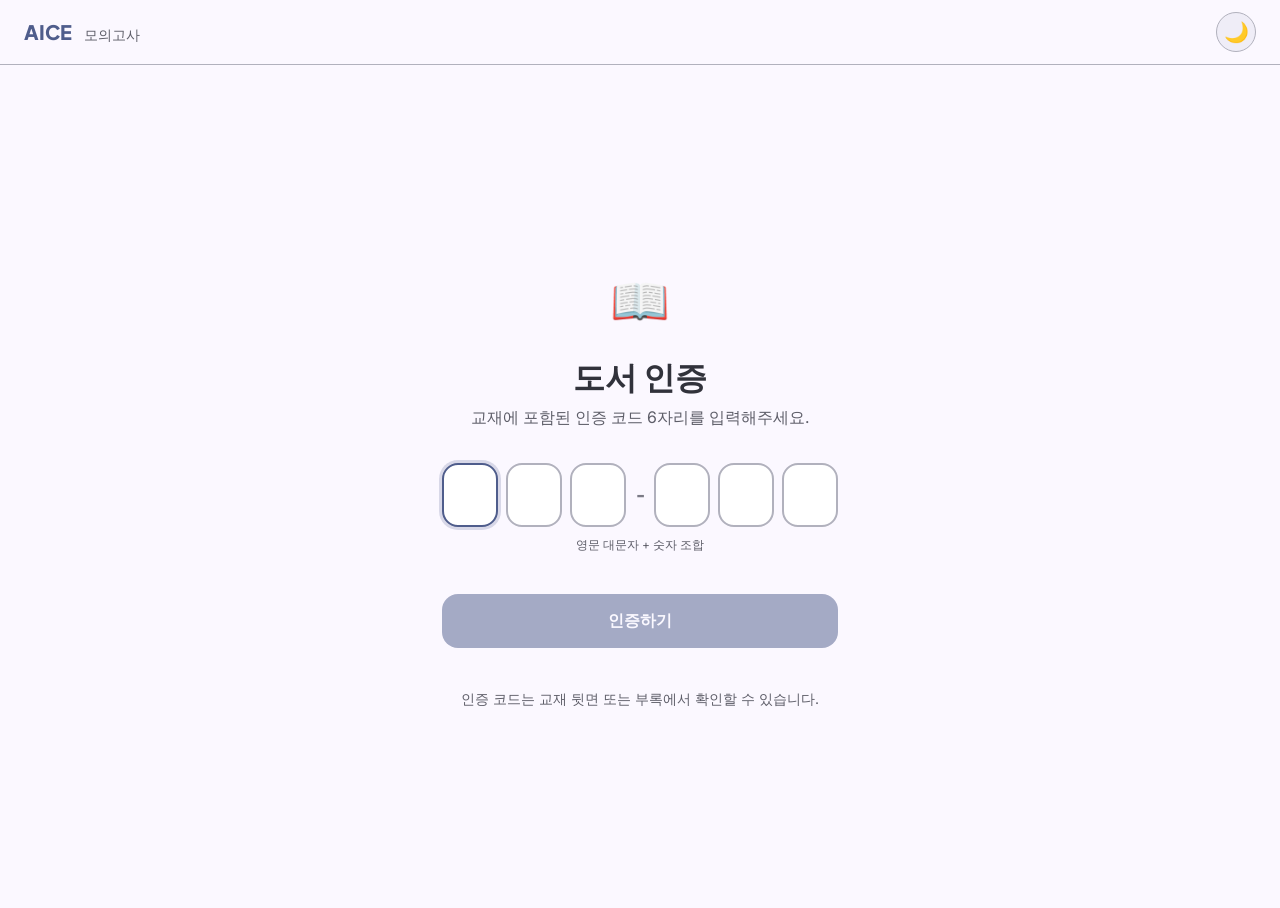
==== auth.html @ 7699511a "AICE 가상 모의고사 데모 사이트 초기 구현 4페이지 정적 사이트: 모바일 안내, OTP 인증, 로비, 인터랙티브 풀이 뷰어(14문항) 듀얼 테마(라이트/다크), SHA-256 " ====
<!DOCTYPE html>
<html lang="ko">
<head>
  <meta charset="UTF-8">
  <meta name="viewport" content="width=device-width, initial-scale=1.0">
  <title>AICE 모의고사 - 도서 인증</title>
  <meta name="description" content="AICE 가상 모의고사 서비스 - 도서 인증 후 학습을 시작하세요.">
  <link rel="icon" type="image/jpeg" href="assets/favicon.jpg">
  <meta property="og:title" content="AICE 가상 모의고사">
  <meta property="og:description" content="AICE 자격증 모의고사 - 14문항 데이터 분석 실전 연습">
  <meta property="og:image" content="assets/og-image.jpg">
  <meta property="og:type" content="website">
  <!-- Fonts -->
  <link rel="preconnect" href="https://fonts.googleapis.com">
  <link rel="preconnect" href="https://fonts.gstatic.com" crossorigin>
  <link href="https://fonts.googleapis.com/css2?family=Plus+Jakarta+Sans:wght@400;500;600;700;800&family=Inter:wght@400;500;600&family=Space+Grotesk:wght@400;500;600;700&family=Manrope:wght@400;500;600;700&family=JetBrains+Mono:wght@400;500;700&display=swap" rel="stylesheet">
  <!-- FOUC prevention: apply theme before paint -->
  <script>
    (function(){
      var t = localStorage.getItem('aice_theme') || 'a';
      document.write('<link rel="stylesheet" href="css/theme-' + t + '.css" id="theme-css">');
      document.documentElement.setAttribute('data-theme', t);
    })();
  </script>
  <link rel="stylesheet" href="css/base.css">
</head>
<body>
  <!-- Header -->
  <header class="header">
    <div class="logo">AICE <span>모의고사</span></div>
    <div class="header-actions">
      <button class="theme-toggle" aria-label="Toggle theme"></button>
    </div>
  </header>

  <!-- Main Content -->
  <main style="min-height: calc(100vh - 57px); display: flex; align-items: center; justify-content: center;">
    <div class="container-narrow text-center">
      <div class="animate-in">
        <!-- Icon -->
        <div style="font-size: 3rem; margin-bottom: 1rem;">📖</div>

        <h1 style="margin-bottom: 0.5rem;">도서 인증</h1>
        <p class="text-muted" style="margin-bottom: 2rem;">
          교재에 포함된 인증 코드 6자리를 입력해주세요.
        </p>

        <!-- OTP Input -->
        <form id="auth-form" autocomplete="off">
          <div class="flex flex-center gap-sm" id="otp-container" style="margin-bottom: 0.5rem;">
            <input type="text" class="otp-input" maxlength="1" inputmode="text" autocomplete="off" data-index="0" aria-label="인증코드 1자리">
            <input type="text" class="otp-input" maxlength="1" inputmode="text" autocomplete="off" data-index="1" aria-label="인증코드 2자리">
            <input type="text" class="otp-input" maxlength="1" inputmode="text" autocomplete="off" data-index="2" aria-label="인증코드 3자리">
            <div style="width: 12px; display: flex; align-items: center; justify-content: center; color: var(--color-outline); font-size: 1.25rem; font-weight: 700;">-</div>
            <input type="text" class="otp-input" maxlength="1" inputmode="text" autocomplete="off" data-index="3" aria-label="인증코드 4자리">
            <input type="text" class="otp-input" maxlength="1" inputmode="text" autocomplete="off" data-index="4" aria-label="인증코드 5자리">
            <input type="text" class="otp-input" maxlength="1" inputmode="text" autocomplete="off" data-index="5" aria-label="인증코드 6자리">
          </div>

          <p class="text-xs text-muted" style="margin-bottom: 1.5rem;">영문 대문자 + 숫자 조합</p>

          <div class="error-msg" id="error-msg">인증 코드가 올바르지 않습니다.</div>

          <button type="submit" class="btn btn-primary btn-lg w-full" id="verify-btn" disabled style="margin-top: 1rem;">
            인증하기
          </button>

          <p class="text-xs text-muted" id="lockout-msg" style="margin-top: 0.75rem; display: none;"></p>
        </form>

        <!-- Help text -->
        <div style="margin-top: 2.5rem;">
          <p class="text-sm text-muted">인증 코드는 교재 뒷면 또는 부록에서 확인할 수 있습니다.</p>
        </div>
      </div>
    </div>
  </main>

  <!-- Toast -->
  <div class="toast" id="toast"></div>

  <script src="js/theme.js"></script>
  <script src="js/auth.js"></script>
  <script src="js/protection.js"></script>
</body>
</html>
---- css/base.css ----
/* === Reset & Base === */
*, *::before, *::after {
  margin: 0;
  padding: 0;
  box-sizing: border-box;
}

html {
  font-size: 16px;
  scroll-behavior: smooth;
  -webkit-text-size-adjust: 100%;
}

body {
  font-family: var(--font-body);
  background-color: var(--color-background);
  color: var(--color-on-surface);
  line-height: 1.6;
  min-height: 100vh;
  transition: background-color 0.3s ease, color 0.3s ease;
}

a {
  color: var(--color-primary);
  text-decoration: none;
  transition: color 0.2s;
}

a:hover {
  color: var(--color-primary-dim);
}

img {
  max-width: 100%;
  height: auto;
  display: block;
}

button {
  cursor: pointer;
  border: none;
  font-family: inherit;
  font-size: inherit;
  transition: all 0.2s ease;
}

input {
  font-family: inherit;
  font-size: inherit;
  outline: none;
}

/* === Typography === */
h1, h2, h3, h4 {
  font-family: var(--font-headline);
  font-weight: 700;
  line-height: 1.3;
  color: var(--color-on-surface);
}

h1 { font-size: 2rem; }
h2 { font-size: 1.5rem; }
h3 { font-size: 1.25rem; }
h4 { font-size: 1.1rem; }

.text-sm { font-size: 0.875rem; }
.text-xs { font-size: 0.75rem; }
.text-lg { font-size: 1.125rem; }
.text-muted { color: var(--color-on-surface-variant); }

/* === Layout Utilities === */
.container {
  width: 100%;
  max-width: 1200px;
  margin: 0 auto;
  padding: 0 1.5rem;
}

.container-narrow {
  max-width: 480px;
  margin: 0 auto;
  padding: 0 1.5rem;
}

.flex { display: flex; }
.flex-col { flex-direction: column; }
.flex-center { align-items: center; justify-content: center; }
.flex-between { justify-content: space-between; }
.flex-wrap { flex-wrap: wrap; }
.gap-xs { gap: 0.25rem; }
.gap-sm { gap: 0.5rem; }
.gap-md { gap: 1rem; }
.gap-lg { gap: 1.5rem; }
.gap-xl { gap: 2rem; }
.items-center { align-items: center; }
.text-center { text-align: center; }

.grid {
  display: grid;
  gap: 1.5rem;
}

.grid-2 { grid-template-columns: repeat(2, 1fr); }
.grid-3 { grid-template-columns: repeat(3, 1fr); }

.w-full { width: 100%; }
.mx-auto { margin-left: auto; margin-right: auto; }
.mt-sm { margin-top: 0.5rem; }
.mt-md { margin-top: 1rem; }
.mt-lg { margin-top: 1.5rem; }
.mt-xl { margin-top: 2rem; }
.mb-sm { margin-bottom: 0.5rem; }
.mb-md { margin-bottom: 1rem; }
.mb-lg { margin-bottom: 1.5rem; }
.p-sm { padding: 0.5rem; }
.p-md { padding: 1rem; }
.p-lg { padding: 1.5rem; }
.p-xl { padding: 2rem; }

/* === Components: Header / Nav === */
.header {
  position: sticky;
  top: 0;
  z-index: 100;
  background: var(--color-surface);
  border-bottom: 1px solid var(--color-outline-variant);
  padding: 0.75rem 1.5rem;
  display: flex;
  align-items: center;
  justify-content: space-between;
  transition: background-color 0.3s ease;
}

.header .logo {
  font-family: var(--font-headline);
  font-weight: 800;
  font-size: 1.25rem;
  color: var(--color-primary);
}

.header .logo span {
  color: var(--color-on-surface-variant);
  font-weight: 400;
  font-size: 0.875rem;
  margin-left: 0.5rem;
}

.header-actions {
  display: flex;
  align-items: center;
  gap: 0.75rem;
}

/* === Components: Theme Toggle === */
.theme-toggle {
  width: 40px;
  height: 40px;
  border-radius: var(--radius-full);
  background: var(--color-surface-container);
  display: flex;
  align-items: center;
  justify-content: center;
  font-size: 1.25rem;
  color: var(--color-on-surface-variant);
  border: 1px solid var(--color-outline-variant);
  transition: all 0.2s ease;
}

.theme-toggle:hover {
  background: var(--color-surface-container-high);
  color: var(--color-primary);
}

/* === Components: Card === */
.card {
  background: var(--card-bg);
  border-radius: var(--radius-lg);
  padding: 1.5rem;
  border: 1px solid var(--card-border);
  box-shadow: var(--shadow-sm);
  transition: box-shadow 0.2s ease, transform 0.2s ease;
}

.card:hover {
  box-shadow: var(--card-hover-shadow);
}

.card-clickable:hover {
  transform: translateY(-2px);
  cursor: pointer;
}

/* === Components: Button === */
.btn {
  display: inline-flex;
  align-items: center;
  justify-content: center;
  gap: 0.5rem;
  padding: 0.75rem 1.5rem;
  border-radius: var(--radius-md);
  font-weight: 600;
  font-family: var(--font-label);
  font-size: 0.9375rem;
  transition: all 0.2s ease;
  white-space: nowrap;
}

.btn-primary {
  background: var(--btn-primary-bg);
  color: var(--btn-primary-text);
}

.btn-primary:hover {
  background: var(--btn-primary-hover);
  transform: translateY(-1px);
}

.btn-secondary {
  background: var(--color-surface-container);
  color: var(--color-on-surface);
  border: 1px solid var(--color-outline-variant);
}

.btn-secondary:hover {
  background: var(--color-surface-container-high);
}

.btn-tertiary {
  background: var(--color-tertiary);
  color: #ffffff;
}

.btn-tertiary:hover {
  opacity: 0.9;
}

.btn-ghost {
  background: transparent;
  color: var(--color-primary);
  padding: 0.5rem 1rem;
}

.btn-ghost:hover {
  background: var(--color-surface-container);
}

.btn-sm {
  padding: 0.5rem 1rem;
  font-size: 0.8125rem;
}

.btn-lg {
  padding: 1rem 2rem;
  font-size: 1rem;
}

.btn:disabled {
  opacity: 0.5;
  cursor: not-allowed;
  transform: none;
}

.btn-icon {
  width: 40px;
  height: 40px;
  padding: 0;
  border-radius: var(--radius-full);
  display: inline-flex;
  align-items: center;
  justify-content: center;
}

/* === Components: Badge === */
.badge {
  display: inline-flex;
  align-items: center;
  padding: 0.25rem 0.75rem;
  border-radius: var(--radius-full);
  font-size: 0.75rem;
  font-weight: 600;
  font-family: var(--font-label);
  background: var(--badge-bg);
  color: var(--badge-text);
}

.badge-success {
  background: var(--color-success-light);
  color: var(--color-success);
}

.badge-warning {
  background: rgba(245, 158, 11, 0.15);
  color: var(--color-warning);
}

/* === Components: Input === */
.input {
  width: 100%;
  padding: 0.75rem 1rem;
  background: var(--input-bg);
  border: 2px solid var(--input-border);
  border-radius: var(--radius-md);
  color: var(--color-on-surface);
  font-size: 1rem;
  transition: border-color 0.2s ease, box-shadow 0.2s ease;
}

.input:focus {
  border-color: var(--input-focus-border);
  box-shadow: 0 0 0 3px rgba(79, 93, 140, 0.15);
}

/* OTP Input */
.otp-input {
  width: 3.5rem;
  height: 4rem;
  text-align: center;
  font-size: 1.5rem;
  font-weight: 700;
  font-family: var(--font-headline);
  text-transform: uppercase;
  background: var(--input-bg);
  border: 2px solid var(--input-border);
  border-radius: var(--radius-md);
  color: var(--color-on-surface);
  transition: all 0.2s ease;
}

.otp-input:focus {
  border-color: var(--color-primary);
  box-shadow: 0 0 0 3px rgba(79, 93, 140, 0.2);
}

.otp-input.error {
  border-color: var(--color-error);
  animation: shake 0.4s ease;
}

.otp-input.success {
  border-color: var(--color-success);
}

/* === Components: Progress Bar === */
.progress-bar {
  width: 100%;
  height: 8px;
  background: var(--progress-bg);
  border-radius: var(--radius-full);
  overflow: hidden;
}

.progress-bar-fill {
  height: 100%;
  background: var(--progress-fill);
  border-radius: var(--radius-full);
  transition: width 0.5s ease;
}

/* === Components: Accordion === */
.accordion {
  border: 1px solid var(--color-outline-variant);
  border-radius: var(--radius-md);
  overflow: hidden;
}

.accordion-header {
  width: 100%;
  padding: 1rem 1.25rem;
  background: var(--color-surface-container);
  color: var(--color-on-surface);
  font-weight: 600;
  font-family: var(--font-label);
  display: flex;
  align-items: center;
  justify-content: space-between;
  cursor: pointer;
  border: none;
  text-align: left;
  transition: background 0.2s;
}

.accordion-header:hover {
  background: var(--color-surface-container-high);
}

.accordion-icon {
  transition: transform 0.3s ease;
  font-size: 1.25rem;
  color: var(--color-on-surface-variant);
}

.accordion-header[aria-expanded="true"] .accordion-icon {
  transform: rotate(180deg);
}

.accordion-body {
  max-height: 0;
  overflow: hidden;
  transition: max-height 0.3s ease;
}

.accordion-body.open {
  max-height: 2000px;
}

.accordion-content {
  padding: 1.25rem;
}

/* === Components: Code Block === */
.code-block {
  position: relative;
  background: var(--code-bg);
  border-radius: var(--radius-md);
  overflow: hidden;
  margin: 1rem 0;
}

.code-block-header {
  display: flex;
  align-items: center;
  justify-content: space-between;
  padding: 0.5rem 1rem;
  background: rgba(0,0,0,0.2);
  font-size: 0.75rem;
  color: var(--color-on-surface-variant);
  font-family: var(--font-label);
}

.code-block pre {
  padding: 1rem;
  overflow-x: auto;
  font-family: var(--font-code);
  font-size: 0.875rem;
  line-height: 1.7;
  color: var(--code-text);
  margin: 0;
}

.code-block code {
  font-family: inherit;
}

.copy-btn {
  padding: 0.25rem 0.625rem;
  border-radius: var(--radius-sm);
  background: rgba(255,255,255,0.1);
  color: var(--color-on-surface-variant);
  font-size: 0.75rem;
  border: none;
  cursor: pointer;
  transition: all 0.2s;
}

.copy-btn:hover {
  background: rgba(255,255,255,0.2);
}

.copy-btn.copied {
  background: var(--color-success);
  color: #ffffff;
}

/* === Components: Sidebar (Viewer) === */
.viewer-layout {
  display: flex;
  min-height: calc(100vh - 57px);
}

.sidebar {
  width: 260px;
  flex-shrink: 0;
  background: var(--sidebar-bg);
  border-right: 1px solid var(--color-outline-variant);
  padding: 1rem 0.75rem;
  overflow-y: auto;
  position: sticky;
  top: 57px;
  height: calc(100vh - 57px);
}

.sidebar-title {
  font-family: var(--font-headline);
  font-size: 0.875rem;
  font-weight: 700;
  color: var(--color-on-surface-variant);
  padding: 0.5rem 0.75rem;
  margin-bottom: 0.5rem;
  text-transform: uppercase;
  letter-spacing: 0.05em;
}

.sidebar-item {
  display: flex;
  align-items: center;
  gap: 0.75rem;
  padding: 0.625rem 0.75rem;
  border-radius: var(--radius-md);
  cursor: pointer;
  transition: all 0.15s ease;
  font-size: 0.875rem;
  color: var(--color-on-surface-variant);
  border: none;
  background: transparent;
  width: 100%;
  text-align: left;
}

.sidebar-item:hover {
  background: var(--color-surface-container-high);
  color: var(--color-on-surface);
}

.sidebar-item.active {
  background: var(--sidebar-active-bg);
  color: var(--sidebar-active-text);
  font-weight: 600;
}

.sidebar-item .q-num {
  width: 28px;
  height: 28px;
  border-radius: var(--radius-sm);
  display: flex;
  align-items: center;
  justify-content: center;
  font-weight: 700;
  font-size: 0.75rem;
  background: var(--color-surface-container);
  flex-shrink: 0;
}

.sidebar-item.active .q-num {
  background: var(--color-primary);
  color: var(--color-on-primary);
}

.sidebar-item.viewed .q-num {
  background: var(--color-success);
  color: #ffffff;
}

.viewer-main {
  flex: 1;
  padding: 2rem;
  max-width: calc(100% - 260px);
  overflow-x: hidden;
}

/* === Components: Tip Box === */
.tip-box {
  padding: 1rem 1.25rem;
  border-radius: var(--radius-md);
  background: var(--color-tertiary-container);
  color: var(--color-on-tertiary-container);
  font-size: 0.875rem;
  line-height: 1.6;
  margin: 1rem 0;
  display: flex;
  gap: 0.75rem;
}

.tip-box .tip-icon {
  flex-shrink: 0;
  font-size: 1.25rem;
}

/* === Components: Answer Card === */
.answer-card {
  background: var(--color-primary-container);
  color: var(--color-on-primary-container);
  padding: 1.25rem;
  border-radius: var(--radius-md);
  margin: 1rem 0;
}

.answer-card .answer-label {
  font-family: var(--font-label);
  font-size: 0.75rem;
  font-weight: 700;
  text-transform: uppercase;
  letter-spacing: 0.05em;
  opacity: 0.7;
  margin-bottom: 0.5rem;
}

.answer-card .answer-value {
  font-family: var(--font-headline);
  font-size: 1.25rem;
  font-weight: 700;
}

/* === Components: Choice List === */
.choice-list {
  list-style: none;
  display: flex;
  flex-direction: column;
  gap: 0.5rem;
  margin: 1rem 0;
}

.choice-item {
  display: flex;
  align-items: flex-start;
  gap: 0.75rem;
  padding: 0.875rem 1rem;
  border-radius: var(--radius-md);
  border: 1px solid var(--color-outline-variant);
  font-size: 0.9375rem;
  transition: all 0.15s;
}

.choice-item .choice-num {
  width: 28px;
  height: 28px;
  border-radius: var(--radius-full);
  display: flex;
  align-items: center;
  justify-content: center;
  font-weight: 700;
  font-size: 0.8125rem;
  background: var(--color-surface-container);
  flex-shrink: 0;
}

.choice-item.correct {
  border-color: var(--color-success);
  background: var(--color-success-light);
}

.choice-item.correct .choice-num {
  background: var(--color-success);
  color: #ffffff;
}

.choice-item.wrong {
  border-color: var(--color-error);
  background: rgba(168, 56, 54, 0.08);
}

.choice-item.wrong .choice-num {
  background: var(--color-error);
  color: #ffffff;
}

.choice-clickable:hover {
  border-color: var(--color-primary);
  background: var(--color-surface-container);
  transform: translateX(4px);
}

/* === Components: Question Navigation === */
.question-nav {
  display: flex;
  justify-content: space-between;
  align-items: center;
  margin-top: 2rem;
  padding-top: 1.5rem;
  border-top: 1px solid var(--color-outline-variant);
}

/* === Components: Toast === */
.toast {
  position: fixed;
  bottom: 2rem;
  left: 50%;
  transform: translateX(-50%) translateY(100px);
  padding: 0.75rem 1.5rem;
  background: var(--color-inverse-surface);
  color: var(--color-inverse-on-surface);
  border-radius: var(--radius-md);
  font-size: 0.875rem;
  z-index: 1000;
  opacity: 0;
  transition: all 0.3s ease;
  pointer-events: none;
}

.toast.show {
  transform: translateX(-50%) translateY(0);
  opacity: 1;
}

/* === Components: Exam Card (Lobby) === */
.exam-card {
  position: relative;
  overflow: hidden;
}

.exam-card .exam-tags {
  display: flex;
  flex-wrap: wrap;
  gap: 0.375rem;
  margin: 0.75rem 0;
}

.exam-card .exam-tags .tag {
  font-size: 0.6875rem;
  padding: 0.125rem 0.5rem;
  border-radius: var(--radius-full);
  background: var(--color-surface-container-high);
  color: var(--color-on-surface-variant);
  font-family: var(--font-code);
}

.exam-card.disabled {
  opacity: 0.5;
  pointer-events: none;
}

.exam-card.disabled::after {
  content: '준비 중';
  position: absolute;
  top: 1rem;
  right: 1rem;
  padding: 0.25rem 0.75rem;
  border-radius: var(--radius-full);
  background: var(--color-surface-container-high);
  color: var(--color-on-surface-variant);
  font-size: 0.75rem;
  font-weight: 600;
}

/* === Components: Stats Grid === */
.stats-grid {
  display: grid;
  grid-template-columns: repeat(auto-fit, minmax(140px, 1fr));
  gap: 1rem;
}

.stat-card {
  background: var(--color-surface-container);
  border-radius: var(--radius-md);
  padding: 1rem;
  text-align: center;
}

.stat-card .stat-value {
  font-family: var(--font-headline);
  font-size: 1.5rem;
  font-weight: 800;
  color: var(--color-primary);
}

.stat-card .stat-label {
  font-size: 0.75rem;
  color: var(--color-on-surface-variant);
  margin-top: 0.25rem;
}

/* === Components: Demo Note === */
.demo-note {
  background: var(--color-surface-container);
  border: 1px dashed var(--color-outline-variant);
  border-radius: var(--radius-md);
  padding: 1.25rem;
  margin-top: 2rem;
  font-size: 0.8125rem;
  color: var(--color-on-surface-variant);
  line-height: 1.7;
}

.demo-note strong {
  color: var(--color-on-surface);
}

/* === Components: Error Message === */
.error-msg {
  color: var(--color-error);
  font-size: 0.875rem;
  margin-top: 0.75rem;
  display: none;
  text-align: center;
}

.error-msg.show {
  display: block;
  animation: fadeIn 0.3s ease;
}

/* === Animations === */
@keyframes shake {
  0%, 100% { transform: translateX(0); }
  20% { transform: translateX(-6px); }
  40% { transform: translateX(6px); }
  60% { transform: translateX(-4px); }
  80% { transform: translateX(4px); }
}

@keyframes fadeIn {
  from { opacity: 0; transform: translateY(8px); }
  to { opacity: 1; transform: translateY(0); }
}

@keyframes fadeInUp {
  from { opacity: 0; transform: translateY(20px); }
  to { opacity: 1; transform: translateY(0); }
}

.animate-in {
  animation: fadeInUp 0.4s ease forwards;
}

/* === Responsive === */
@media (max-width: 768px) {
  h1 { font-size: 1.5rem; }
  h2 { font-size: 1.25rem; }

  .grid-2, .grid-3 {
    grid-template-columns: 1fr;
  }

  .container {
    padding: 0 1rem;
  }

  .sidebar {
    display: none;
  }

  .viewer-main {
    max-width: 100%;
    padding: 1rem;
  }

  .mobile-q-nav {
    display: flex;
    overflow-x: auto;
    gap: 0.5rem;
    padding: 0.75rem 1rem;
    background: var(--color-surface-container);
    border-bottom: 1px solid var(--color-outline-variant);
    -webkit-overflow-scrolling: touch;
  }

  .mobile-q-nav .q-pill {
    flex-shrink: 0;
    padding: 0.375rem 0.75rem;
    border-radius: var(--radius-full);
    font-size: 0.8125rem;
    font-weight: 600;
    background: var(--color-surface-container-high);
    color: var(--color-on-surface-variant);
    border: none;
    cursor: pointer;
    white-space: nowrap;
  }

  .mobile-q-nav .q-pill.active {
    background: var(--color-primary);
    color: var(--color-on-primary);
  }

  .otp-input {
    width: 2.75rem;
    height: 3.25rem;
    font-size: 1.25rem;
  }
}

/* Hide mobile nav on desktop */
@media (min-width: 769px) {
  .mobile-q-nav {
    display: none;
  }
}

/* === Utility: hidden === */
.hidden { display: none !important; }
.sr-only {
  position: absolute;
  width: 1px;
  height: 1px;
  overflow: hidden;
  clip: rect(0,0,0,0);
  white-space: nowrap;
}
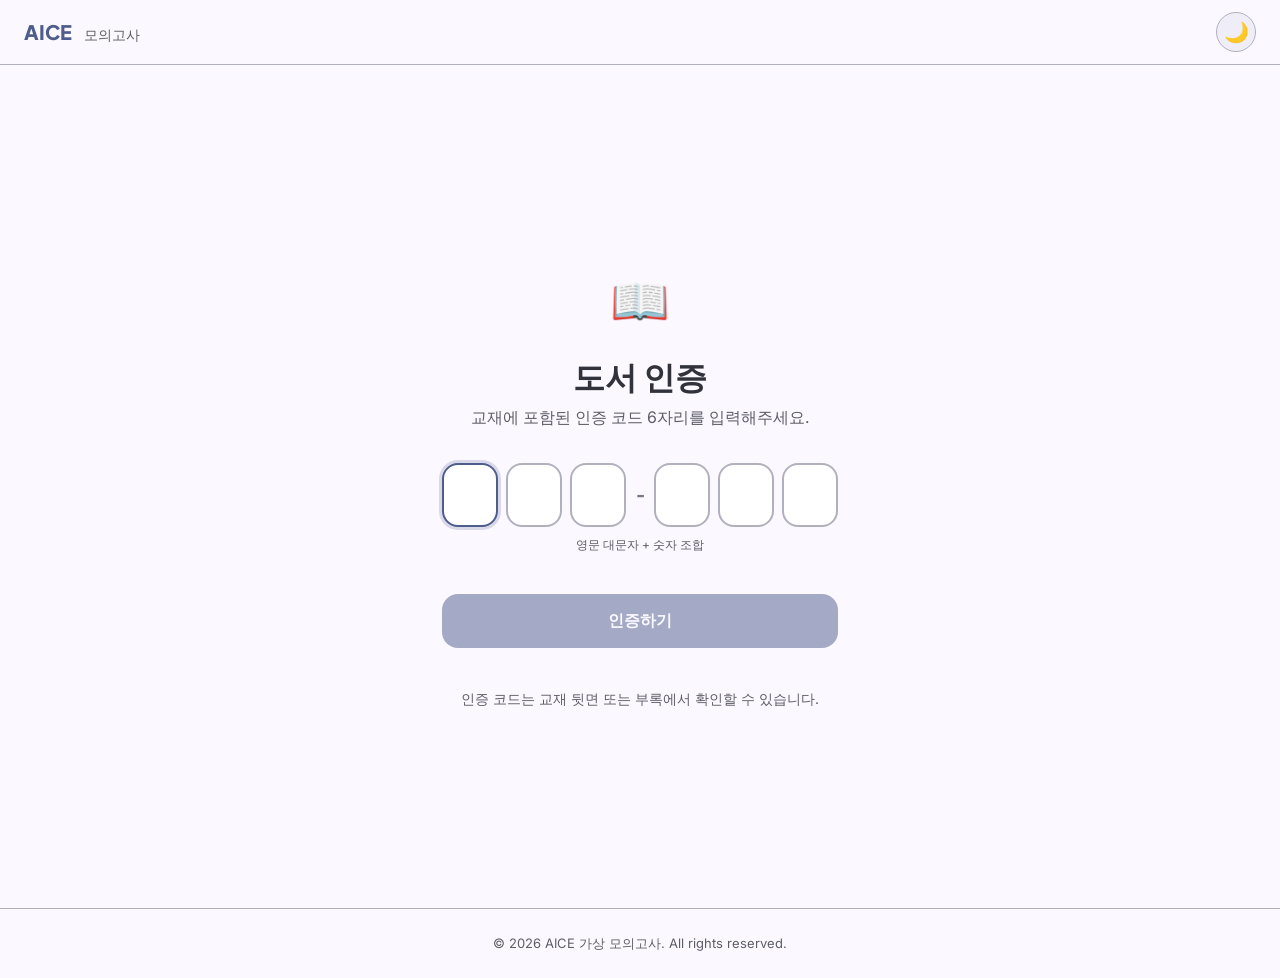
==== commit cdae8617: "푸터 영역 추가 (4페이지 전체) Co-Authored-By: Claude Opus 4.6 (1M context) <noreply@anthropic.com>" ====
--- a/auth.html
+++ b/auth.html
@@ -76,6 +76,8 @@
     </div>
   </main>
 
+  <footer class="footer">&copy; 2026 AICE 가상 모의고사. All rights reserved.</footer>
+
   <!-- Toast -->
   <div class="toast" id="toast"></div>
 
--- a/css/base.css
+++ b/css/base.css
@@ -866,6 +866,16 @@
 }
 
 /* === Utility: hidden === */
+/* === Components: Footer === */
+.footer {
+  padding: 1.5rem;
+  text-align: center;
+  font-size: 0.8125rem;
+  color: var(--color-on-surface-variant);
+  border-top: 1px solid var(--color-outline-variant);
+  margin-top: auto;
+}
+
 .hidden { display: none !important; }
 .sr-only {
   position: absolute;
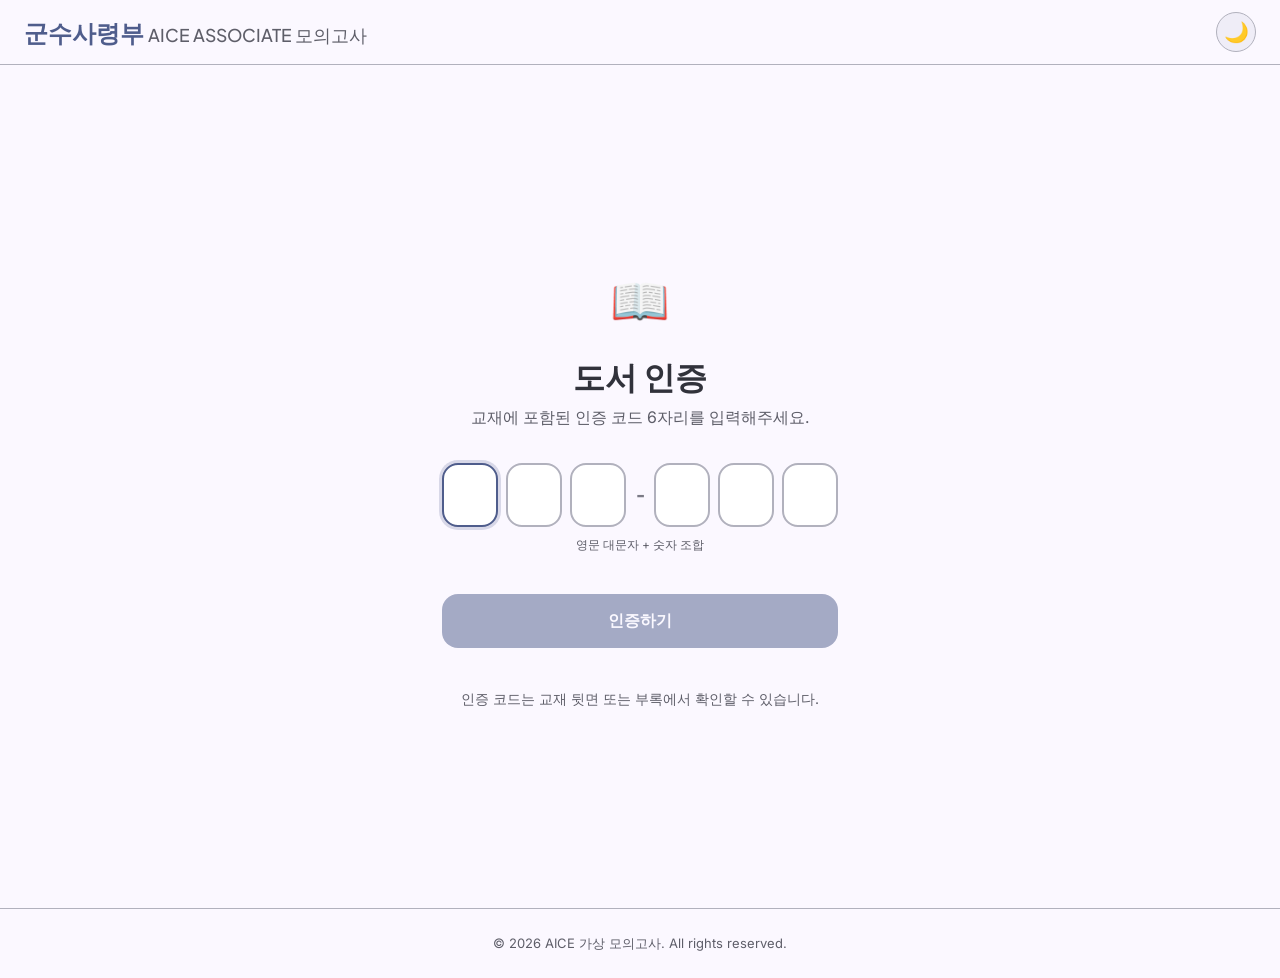
==== commit a329c60c: "4차 클라이언트 수정: 헤더 로고 변경, 버튼 텍스트 변경, Colab 참고 자료 추가 - 헤더 로고: "AICE 모의고사" → "군수사령부 AICE ASSOCIATE 모의고사" " ====
--- a/auth.html
+++ b/auth.html
@@ -27,7 +27,7 @@
 <body>
   <!-- Header -->
   <header class="header">
-    <div class="logo">AICE <span>모의고사</span></div>
+    <div class="logo">군수사령부 <span class="logo-sub">AICE ASSOCIATE 모의고사</span></div>
     <div class="header-actions">
       <button class="theme-toggle" aria-label="Toggle theme"></button>
     </div>
--- a/css/base.css
+++ b/css/base.css
@@ -134,15 +134,14 @@
 .header .logo {
   font-family: var(--font-headline);
   font-weight: 800;
-  font-size: 1.25rem;
+  font-size: 1.5rem;
   color: var(--color-primary);
 }
 
-.header .logo span {
-  color: var(--color-on-surface-variant);
-  font-weight: 400;
-  font-size: 0.875rem;
-  margin-left: 0.5rem;
+.header .logo .logo-sub {
+  color: var(--color-on-surface-variant);
+  font-weight: 500;
+  font-size: 1.1rem;
 }
 
 .header-actions {
@@ -685,6 +684,27 @@
 .exam-card {
   position: relative;
   overflow: hidden;
+}
+
+.exam-card .flex.gap-sm {
+  align-items: stretch;
+}
+
+.exam-card .flex.gap-sm .btn {
+  display: flex;
+  align-items: center;
+  justify-content: center;
+}
+
+.exam-card .flex.gap-sm .btn.btn-colab {
+  display: block;
+  text-align: center;
+  line-height: 1.3;
+}
+
+.colab-btn-sub {
+  font-size: 0.75rem;
+  opacity: 0.65;
 }
 
 .exam-card .exam-tags {
@@ -885,3 +905,162 @@
   clip: rect(0,0,0,0);
   white-space: nowrap;
 }
+
+/* === Components: Modal (Colab Notice) === */
+.modal-backdrop {
+  position: fixed;
+  inset: 0;
+  background: rgba(0, 0, 0, 0.55);
+  display: flex;
+  align-items: center;
+  justify-content: center;
+  z-index: 2000;
+  padding: 1rem;
+  animation: fadeIn 0.2s ease;
+}
+
+.modal-card {
+  background: var(--color-surface);
+  border-radius: var(--radius-lg);
+  border: 1px solid var(--color-outline-variant);
+  box-shadow: 0 20px 60px rgba(0, 0, 0, 0.35);
+  max-width: 540px;
+  width: 100%;
+  max-height: calc(100vh - 2rem);
+  overflow-y: auto;
+  animation: modalIn 0.25s ease;
+}
+
+@keyframes modalIn {
+  from { opacity: 0; transform: translateY(12px) scale(0.98); }
+  to { opacity: 1; transform: translateY(0) scale(1); }
+}
+
+.modal-header {
+  display: flex;
+  align-items: center;
+  justify-content: space-between;
+  padding: 1.25rem 1.5rem;
+  border-bottom: 1px solid var(--color-outline-variant);
+}
+
+.modal-header h3 {
+  margin: 0;
+  font-size: 1.125rem;
+  color: var(--color-on-surface);
+}
+
+.modal-close {
+  width: 32px;
+  height: 32px;
+  border-radius: var(--radius-sm);
+  background: transparent;
+  color: var(--color-on-surface-variant);
+  font-size: 1.5rem;
+  display: flex;
+  align-items: center;
+  justify-content: center;
+  line-height: 1;
+}
+
+.modal-close:hover {
+  background: var(--color-surface-container);
+  color: var(--color-on-surface);
+}
+
+.modal-body {
+  padding: 1.25rem 1.5rem;
+  font-size: 0.9375rem;
+  line-height: 1.7;
+  color: var(--color-on-surface);
+}
+
+.modal-body p {
+  margin: 0 0 0.75rem;
+}
+
+.modal-body p:last-of-type {
+  margin-bottom: 0;
+}
+
+.modal-body code {
+  font-family: var(--font-code);
+  font-size: 0.8125rem;
+  padding: 0.125rem 0.375rem;
+  background: var(--color-surface-container);
+  border-radius: var(--radius-sm);
+}
+
+.modal-quote {
+  margin: 0.75rem 0 1rem;
+  padding: 0.75rem 1rem;
+  border-left: 3px solid var(--color-warning, #f59e0b);
+  background: var(--color-surface-container);
+  color: var(--color-on-surface-variant);
+  font-size: 0.875rem;
+  border-radius: 0 var(--radius-sm) var(--radius-sm) 0;
+  font-weight: 600;
+}
+
+/* Modal tip box — override default pink tertiary-container with light sky blue */
+.modal-body .tip-box {
+  background: #e0f2fe;
+  color: #075985;
+}
+
+.modal-body .tip-box code {
+  background: rgba(7, 89, 133, 0.12);
+  color: #075985;
+}
+
+[data-theme="b"] .modal-body .tip-box {
+  background: rgba(56, 189, 248, 0.12);
+  color: #7dd3fc;
+}
+
+[data-theme="b"] .modal-body .tip-box code {
+  background: rgba(125, 211, 252, 0.18);
+  color: #bae6fd;
+}
+
+.modal-footer {
+  display: flex;
+  align-items: center;
+  justify-content: space-between;
+  gap: 1rem;
+  padding: 1rem 1.5rem 1.25rem;
+  border-top: 1px solid var(--color-outline-variant);
+  flex-wrap: wrap;
+}
+
+.modal-checkbox {
+  display: inline-flex;
+  align-items: center;
+  gap: 0.5rem;
+  font-size: 0.875rem;
+  color: var(--color-on-surface-variant);
+  cursor: pointer;
+  user-select: none;
+}
+
+.modal-checkbox input[type="checkbox"] {
+  width: 16px;
+  height: 16px;
+  cursor: pointer;
+  accent-color: var(--color-primary);
+}
+
+.modal-actions {
+  display: flex;
+  gap: 0.5rem;
+}
+
+@media (max-width: 480px) {
+  .modal-footer {
+    flex-direction: column;
+    align-items: stretch;
+  }
+  .modal-actions {
+    justify-content: flex-end;
+  }
+}
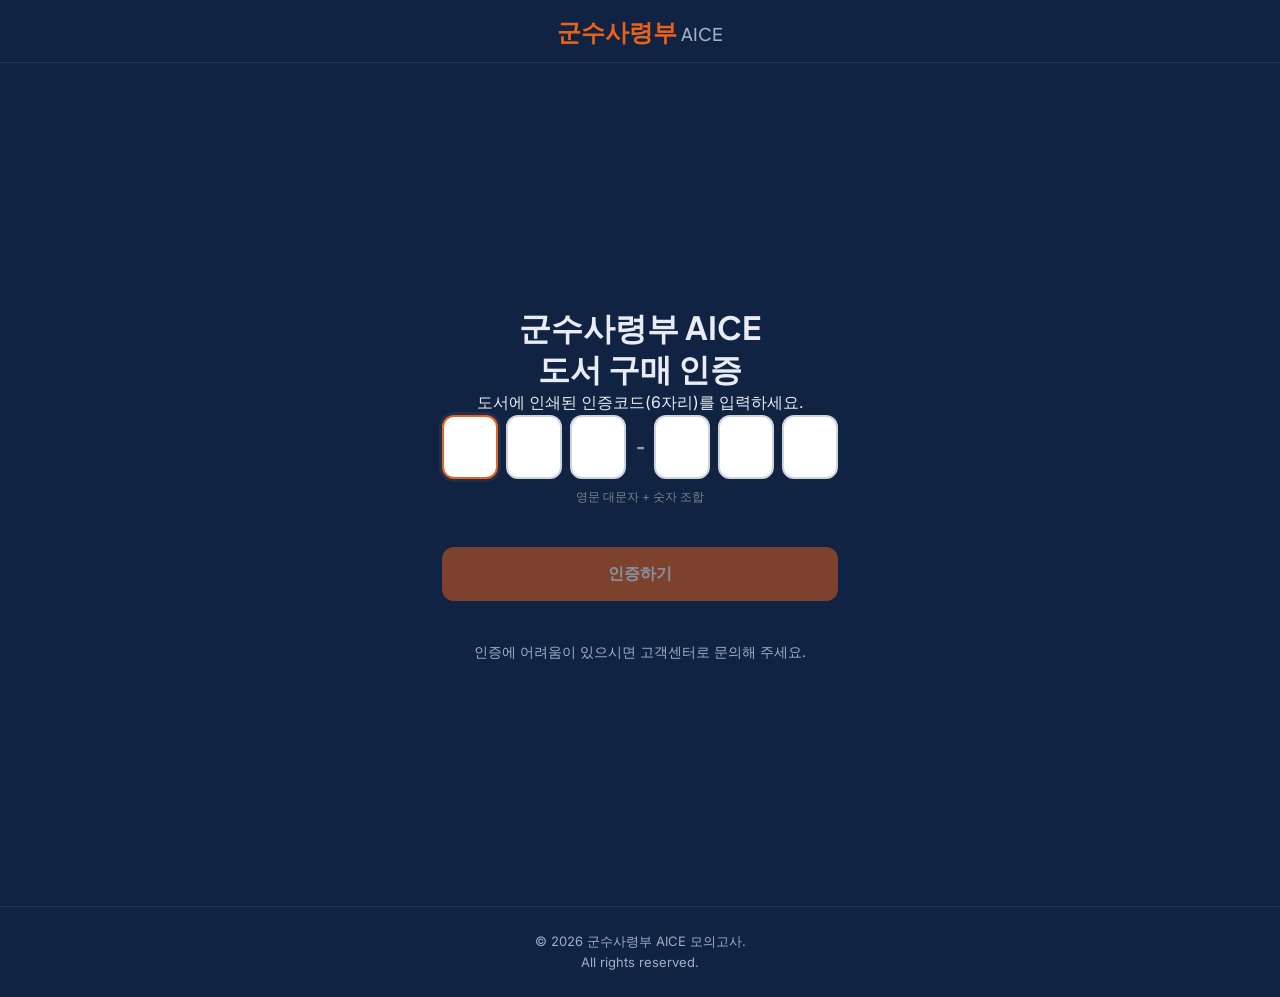
==== commit 27773cd3: "5차 클라이언트 수정: 단일 테마, 페이지 전면 리디자인 - 단일 테마 전환: 네이비 배경 + 오렌지 포인트 (기존 2종 테마 백업 보존) - 테마 토글 버튼 전 페이지에서 제거 " ====
--- a/auth.html
+++ b/auth.html
@@ -15,73 +15,63 @@
   <link rel="preconnect" href="https://fonts.gstatic.com" crossorigin>
   <link href="https://fonts.googleapis.com/css2?family=Plus+Jakarta+Sans:wght@400;500;600;700;800&family=Inter:wght@400;500;600&family=Space+Grotesk:wght@400;500;600;700&family=Manrope:wght@400;500;600;700&family=JetBrains+Mono:wght@400;500;700&display=swap" rel="stylesheet">
   <!-- FOUC prevention: apply theme before paint -->
-  <script>
-    (function(){
-      var t = localStorage.getItem('aice_theme') || 'a';
-      document.write('<link rel="stylesheet" href="css/theme-' + t + '.css" id="theme-css">');
-      document.documentElement.setAttribute('data-theme', t);
-    })();
-  </script>
+  <link rel="stylesheet" href="css/theme-a.css">
   <link rel="stylesheet" href="css/base.css">
 </head>
 <body>
   <!-- Header -->
-  <header class="header">
-    <div class="logo">군수사령부 <span class="logo-sub">AICE ASSOCIATE 모의고사</span></div>
-    <div class="header-actions">
-      <button class="theme-toggle" aria-label="Toggle theme"></button>
-    </div>
+  <header class="header" style="justify-content: center;">
+    <div class="logo">군수사령부 <span class="logo-sub">AICE</span></div>
   </header>
 
   <!-- Main Content -->
   <main style="min-height: calc(100vh - 57px); display: flex; align-items: center; justify-content: center;">
     <div class="container-narrow text-center">
       <div class="animate-in">
-        <!-- Icon -->
-        <div style="font-size: 3rem; margin-bottom: 1rem;">📖</div>
+        <!-- Auth Card (white background) -->
+        <div class="auth-card">
+          <h1 class="auth-card-title">군수사령부 AICE<br>도서 구매 인증</h1>
+          <p class="auth-card-desc">
+            도서에 인쇄된 인증코드(6자리)를 입력하세요.
+          </p>
 
-        <h1 style="margin-bottom: 0.5rem;">도서 인증</h1>
-        <p class="text-muted" style="margin-bottom: 2rem;">
-          교재에 포함된 인증 코드 6자리를 입력해주세요.
-        </p>
+          <!-- OTP Input -->
+          <form id="auth-form" autocomplete="off">
+            <div class="flex flex-center gap-sm" id="otp-container" style="margin-bottom: 0.5rem;">
+              <input type="text" class="otp-input" maxlength="1" inputmode="text" autocomplete="off" data-index="0" aria-label="인증코드 1자리">
+              <input type="text" class="otp-input" maxlength="1" inputmode="text" autocomplete="off" data-index="1" aria-label="인증코드 2자리">
+              <input type="text" class="otp-input" maxlength="1" inputmode="text" autocomplete="off" data-index="2" aria-label="인증코드 3자리">
+              <div style="width: 12px; display: flex; align-items: center; justify-content: center; color: #9aa0a8; font-size: 1.25rem; font-weight: 700;">-</div>
+              <input type="text" class="otp-input" maxlength="1" inputmode="text" autocomplete="off" data-index="3" aria-label="인증코드 4자리">
+              <input type="text" class="otp-input" maxlength="1" inputmode="text" autocomplete="off" data-index="4" aria-label="인증코드 5자리">
+              <input type="text" class="otp-input" maxlength="1" inputmode="text" autocomplete="off" data-index="5" aria-label="인증코드 6자리">
+            </div>
 
-        <!-- OTP Input -->
-        <form id="auth-form" autocomplete="off">
-          <div class="flex flex-center gap-sm" id="otp-container" style="margin-bottom: 0.5rem;">
-            <input type="text" class="otp-input" maxlength="1" inputmode="text" autocomplete="off" data-index="0" aria-label="인증코드 1자리">
-            <input type="text" class="otp-input" maxlength="1" inputmode="text" autocomplete="off" data-index="1" aria-label="인증코드 2자리">
-            <input type="text" class="otp-input" maxlength="1" inputmode="text" autocomplete="off" data-index="2" aria-label="인증코드 3자리">
-            <div style="width: 12px; display: flex; align-items: center; justify-content: center; color: var(--color-outline); font-size: 1.25rem; font-weight: 700;">-</div>
-            <input type="text" class="otp-input" maxlength="1" inputmode="text" autocomplete="off" data-index="3" aria-label="인증코드 4자리">
-            <input type="text" class="otp-input" maxlength="1" inputmode="text" autocomplete="off" data-index="4" aria-label="인증코드 5자리">
-            <input type="text" class="otp-input" maxlength="1" inputmode="text" autocomplete="off" data-index="5" aria-label="인증코드 6자리">
-          </div>
+            <p class="text-xs" style="margin-bottom: 1.5rem; color: #7a8290;">영문 대문자 + 숫자 조합</p>
 
-          <p class="text-xs text-muted" style="margin-bottom: 1.5rem;">영문 대문자 + 숫자 조합</p>
+            <div class="error-msg" id="error-msg">인증 코드가 올바르지 않습니다.</div>
 
-          <div class="error-msg" id="error-msg">인증 코드가 올바르지 않습니다.</div>
+            <button type="submit" class="btn btn-primary btn-lg w-full" id="verify-btn" disabled style="margin-top: 1rem;">
+              인증하기
+            </button>
 
-          <button type="submit" class="btn btn-primary btn-lg w-full" id="verify-btn" disabled style="margin-top: 1rem;">
-            인증하기
-          </button>
+            <p class="text-xs" id="lockout-msg" style="margin-top: 0.75rem; display: none; color: #7a8290;"></p>
+          </form>
+        </div>
 
-          <p class="text-xs text-muted" id="lockout-msg" style="margin-top: 0.75rem; display: none;"></p>
-        </form>
-
-        <!-- Help text -->
+        <!-- Help text (navy background) -->
         <div style="margin-top: 2.5rem;">
-          <p class="text-sm text-muted">인증 코드는 교재 뒷면 또는 부록에서 확인할 수 있습니다.</p>
+          <p class="text-sm text-muted">인증에 어려움이 있으시면 고객센터로 문의해 주세요.</p>
         </div>
       </div>
     </div>
   </main>
 
-  <footer class="footer">&copy; 2026 AICE 가상 모의고사. All rights reserved.</footer>
+  <footer class="footer">&copy; 2026 군수사령부 AICE 모의고사.<br>All rights reserved.</footer>
 
   <!-- Toast -->
   <div class="toast" id="toast"></div>
 
-  <script src="js/theme.js"></script>
   <script src="js/auth.js"></script>
   <script src="js/protection.js"></script>
 </body>
--- a/css/theme-a.css
+++ b/css/theme-a.css
@@ -0,0 +1,96 @@
+/* Theme: Military AICE (Navy + White Card + Orange Accent) */
+/* 클라이언트 이미지 픽셀 추출 기반 색상 */
+:root {
+  /* Primary - Orange accent (버튼) */
+  --color-primary: #e8621a;
+  --color-primary-dim: #d35400;
+  --color-primary-container: #f45e07;
+  --color-on-primary: #ffffff;
+  --color-on-primary-container: #ffffff;
+
+  /* Secondary */
+  --color-secondary: #4a5a6d;
+  --color-secondary-dim: #3d4e60;
+  --color-secondary-container: #e8ecf1;
+  --color-on-secondary: #112342;
+
+  /* Tertiary */
+  --color-tertiary: #f39c12;
+  --color-tertiary-container: #fde8c0;
+  --color-on-tertiary-container: #5a3210;
+
+  /* Surface & Background - Navy */
+  --color-surface: #112342;
+  --color-surface-dim: #0b1c3d;
+  --color-surface-container: #152345;
+  --color-surface-container-low: #0f2040;
+  --color-surface-container-high: #1a2d50;
+  --color-surface-container-highest: #203558;
+  --color-surface-container-lowest: #091530;
+  --color-background: #112342;
+
+  /* Text */
+  --color-on-surface: #e8ecf5;
+  --color-on-surface-variant: #a0b0c8;
+  --color-on-background: #e8ecf5;
+
+  /* Outline */
+  --color-outline: #4a5a6d;
+  --color-outline-variant: rgba(74, 90, 109, 0.3);
+
+  /* Status */
+  --color-error: #e74c3c;
+  --color-error-container: #4a1515;
+  --color-success: #27ae60;
+  --color-success-light: #e8f5e9;
+  --color-warning: #f39c12;
+
+  /* Inverse */
+  --color-inverse-surface: #e8ecf5;
+  --color-inverse-on-surface: #112342;
+
+  /* Typography */
+  --font-headline: 'Plus Jakarta Sans', sans-serif;
+  --font-body: 'Inter', sans-serif;
+  --font-label: 'Inter', sans-serif;
+  --font-code: 'JetBrains Mono', 'Fira Code', monospace;
+
+  /* Shape */
+  --radius-sm: 0.5rem;
+  --radius-md: 0.75rem;
+  --radius-lg: 1rem;
+  --radius-xl: 1.25rem;
+  --radius-full: 9999px;
+
+  /* Elevation */
+  --shadow-sm: 0 1px 4px rgba(0,0,0,0.2);
+  --shadow-md: 0 2px 12px rgba(0,0,0,0.25);
+  --shadow-lg: 0 4px 24px rgba(0,0,0,0.3);
+
+  /* Glassmorphism */
+  --glass-bg: transparent;
+  --glass-border: transparent;
+  --glass-blur: 0;
+
+  /* Specific component tokens */
+  --card-bg: #ffffff;
+  --card-border: rgba(0, 0, 0, 0.06);
+  --card-hover-shadow: 0 2px 12px rgba(0,0,0,0.15);
+  --input-bg: #ffffff;
+  --input-border: #d0d5dd;
+  --input-focus-border: #e8621a;
+  --badge-bg: #fff3e0;
+  --badge-text: #d35400;
+  --code-bg: #1e1e2e;
+  --code-text: #e8ecf5;
+  --sidebar-bg: var(--color-surface-container);
+  --sidebar-active-bg: #e8621a;
+  --sidebar-active-text: #ffffff;
+  --btn-primary-bg: #e8621a;
+  --btn-primary-text: #ffffff;
+  --btn-primary-hover: #d35400;
+  --progress-bg: rgba(255,255,255,0.2);
+  --progress-fill: #e8621a;
+  --tooltip-bg: var(--color-surface-container-highest);
+  --tooltip-text: var(--color-on-surface);
+}
